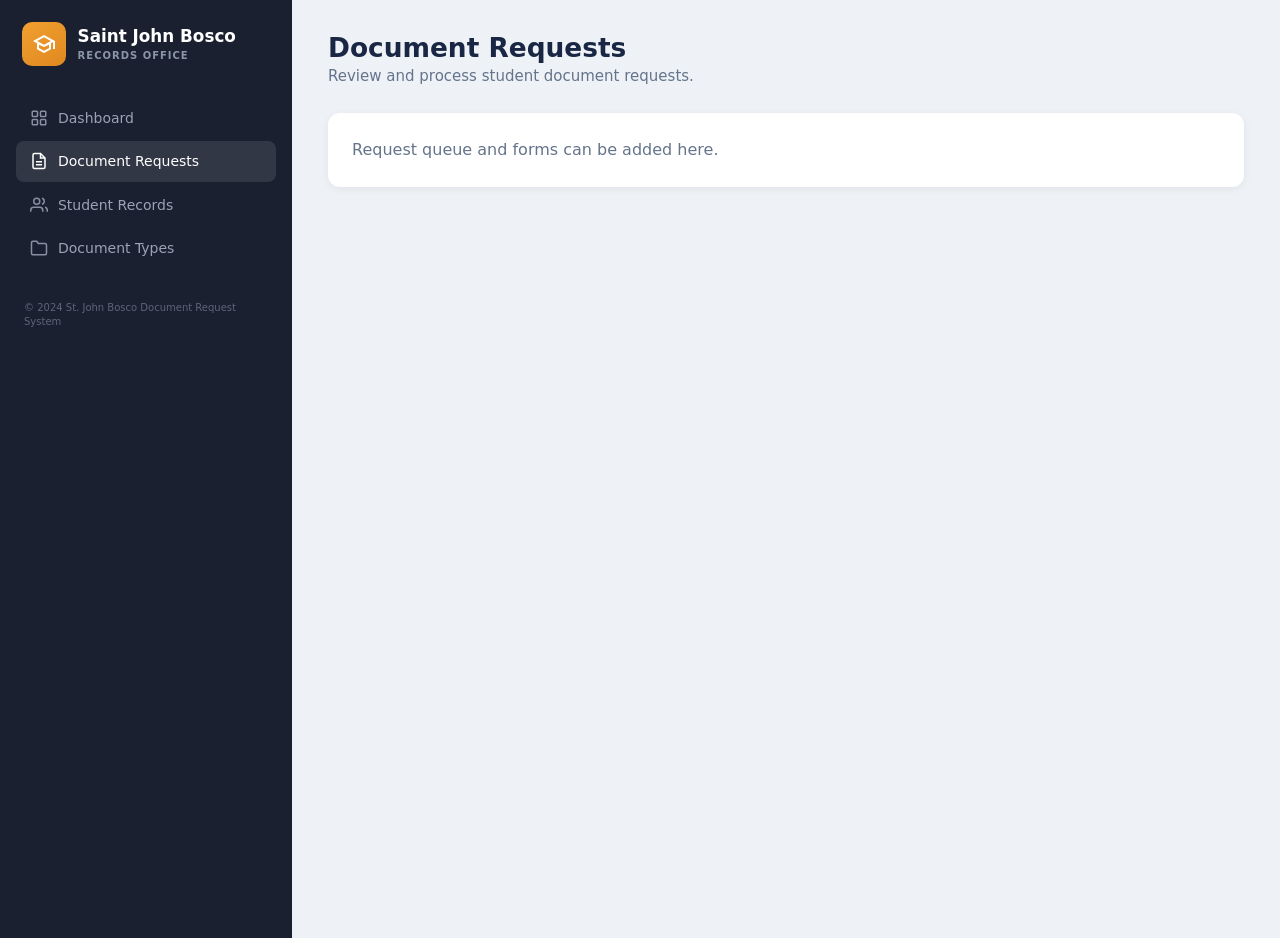
==== document-request.html @ 3732a853 "Add files via upload" ====
<!DOCTYPE html>
<html lang="en">
<head>
  <meta charset="UTF-8">
  <meta name="viewport" content="width=device-width, initial-scale=1.0">
  <title>Document Requests — Saint John Bosco</title>
  <link rel="stylesheet" href="dashboard.css">
</head>
<body class="dashboard-body">
  <aside class="sidebar">
    <a href="dashboard.html" class="sidebar-brand" aria-label="Saint John Bosco home">
      <span class="sidebar-brand__icon">
        <svg viewBox="0 0 24 24" fill="currentColor" aria-hidden="true">
          <path d="M12 3L1 9l4 2.18v6L12 21l7-3.82v-6l2-1.09V17h2V9L12 3zm6.82 6L12 12.72 5.18 9 12 5.28 18.82 9zM17 15.99l-5 2.73-5-2.73v-3.36L12 15l5-2.37v3.36z"/>
        </svg>
      </span>
      <span>
        <span class="sidebar-brand__title">Saint John Bosco</span>
        <span class="sidebar-brand__subtitle">RECORDS OFFICE</span>
      </span>
    </a>

    <nav aria-label="Main navigation">
      <ul class="sidebar-nav">
        <li>
          <a class="sidebar-nav__link" href="dashboard.html">
            <svg viewBox="0 0 24 24" fill="none" stroke="currentColor" stroke-width="2" aria-hidden="true">
              <rect x="3" y="3" width="7" height="7" rx="1"/><rect x="14" y="3" width="7" height="7" rx="1"/>
              <rect x="3" y="14" width="7" height="7" rx="1"/><rect x="14" y="14" width="7" height="7" rx="1"/>
            </svg>
            Dashboard
          </a>
        </li>
        <li>
          <a class="sidebar-nav__link sidebar-nav__link--active" href="document-request.html">
            <svg viewBox="0 0 24 24" fill="none" stroke="currentColor" stroke-width="2" aria-hidden="true">
              <path d="M14 2H6a2 2 0 0 0-2 2v16a2 2 0 0 0 2 2h12a2 2 0 0 0 2-2V8z"/>
              <polyline points="14 2 14 8 20 8"/><line x1="16" y1="13" x2="8" y2="13"/><line x1="16" y1="17" x2="8" y2="17"/>
            </svg>
            Document Requests
          </a>
        </li>
        <li>
          <a class="sidebar-nav__link" href="student-records.html">
            <svg viewBox="0 0 24 24" fill="none" stroke="currentColor" stroke-width="2" aria-hidden="true">
              <path d="M17 21v-2a4 4 0 0 0-4-4H5a4 4 0 0 0-4 4v2"/><circle cx="9" cy="7" r="4"/>
              <path d="M23 21v-2a4 4 0 0 0-3-3.87"/><path d="M16 3.13a4 4 0 0 1 0 7.75"/>
            </svg>
            Student Records
          </a>
        </li>
        <li>
          <a class="sidebar-nav__link" href="document-types.html">
            <svg viewBox="0 0 24 24" fill="none" stroke="currentColor" stroke-width="2" aria-hidden="true">
              <path d="M22 19a2 2 0 0 1-2 2H4a2 2 0 0 1-2-2V5a2 2 0 0 1 2-2h5l2 3h9a2 2 0 0 1 2 2z"/>
            </svg>
            Document Types
          </a>
        </li>
      </ul>
    </nav>

    <p class="sidebar-footer">© 2024 St. John Bosco Document Request System</p>
  </aside>

  <div class="dashboard-shell">
    <main class="dashboard-main">
      <div class="dashboard-main__inner">
        <h1 class="dashboard-main__heading">Document Requests</h1>
        <p class="dashboard-main__lead">Review and process student document requests.</p>
        <section class="dashboard-panel">
          <p>Request queue and forms can be added here.</p>
        </section>
      </div>
    </main>
  </div>
</body>
</html>
---- dashboard.css ----
.visually-hidden {
  position: absolute;
  width: 1px;
  height: 1px;
  padding: 0;
  margin: -1px;
  overflow: hidden;
  clip: rect(0, 0, 0, 0);
  white-space: nowrap;
  border: 0;
}

.dashboard-body {
  margin: 0;
  min-height: 100vh;
  display: flex;
  font-family: system-ui, -apple-system, "Segoe UI", Roboto, Helvetica, Arial, sans-serif;
  background-color: #eef1f6;
  color: #1e293b;
}

.dashboard-shell {
  flex: 1;
  display: flex;
  flex-direction: column;
  min-width: 0;
  min-height: 100vh;
}

/* —— Sidebar —— */
.sidebar {
  width: 260px;
  flex-shrink: 0;
  display: flex;
  flex-direction: column;
  min-height: 100vh;
  padding: 1.35rem 1rem 1rem;
  background-color: #1a2030;
  position: sticky;
  top: 0;
  align-self: flex-start;
}

.sidebar-brand {
  display: flex;
  align-items: center;
  gap: 0.75rem;
  margin-bottom: 2rem;
  padding: 0 0.35rem;
  text-decoration: none;
  color: inherit;
}

.sidebar-brand__icon {
  display: flex;
  align-items: center;
  justify-content: center;
  width: 44px;
  height: 44px;
  flex-shrink: 0;
  background: linear-gradient(145deg, #f0a030 0%, #e08820 100%);
  border-radius: 10px;
  color: #ffffff;
}

.sidebar-brand__icon svg {
  width: 24px;
  height: 24px;
}

.sidebar-brand__title {
  display: block;
  font-size: 1.05rem;
  font-weight: 700;
  color: #ffffff;
  line-height: 1.25;
}

.sidebar-brand__subtitle {
  display: block;
  margin-top: 0.15rem;
  font-size: 0.625rem;
  font-weight: 600;
  letter-spacing: 0.1em;
  color: #8b95a8;
}

.sidebar-nav {
  display: flex;
  flex-direction: column;
  gap: 0.2rem;
  margin: 0;
  padding: 0;
  list-style: none;
  flex: 1;
}

.sidebar-nav__link {
  display: flex;
  align-items: center;
  gap: 0.65rem;
  padding: 0.7rem 0.85rem;
  font-size: 0.875rem;
  font-weight: 500;
  color: #9aa3b5;
  text-decoration: none;
  border-radius: 8px;
  transition: background-color 0.15s ease, color 0.15s ease;
}

.sidebar-nav__link svg {
  width: 18px;
  height: 18px;
  flex-shrink: 0;
  opacity: 0.85;
}

.sidebar-nav__link:hover {
  background-color: rgba(255, 255, 255, 0.06);
  color: #e2e8f0;
}

.sidebar-nav__link--active {
  background-color: rgba(255, 255, 255, 0.1);
  color: #ffffff;
}

.sidebar-nav__link--active svg {
  opacity: 1;
}

.sidebar-footer {
  margin: 2rem 0 0;
  padding: 0 0.5rem;
  font-size: 0.625rem;
  line-height: 1.45;
  color: #5c6578;
}

/* —— Main —— */
.dashboard-main {
  flex: 1;
  padding: 2rem 2.25rem 2.5rem;
  background-color: #eef1f6;
}

.dashboard-main__inner {
  width: 100%;
  max-width: 1180px;
  margin: 0 auto;
}

.dashboard-main__heading {
  margin: 0 0 0.25rem;
  font-size: 1.65rem;
  font-weight: 700;
  color: #1a2744;
}

.dashboard-main__lead {
  margin: 0 0 1.75rem;
  font-size: 0.9375rem;
  color: #64748b;
}

/* —— Stat cards —— */
.stat-cards {
  display: grid;
  grid-template-columns: repeat(4, 1fr);
  gap: 1rem;
  margin-bottom: 1.5rem;
}

.stat-card {
  display: flex;
  align-items: flex-start;
  justify-content: space-between;
  gap: 0.75rem;
  padding: 1.25rem 1.15rem;
  background: #ffffff;
  border-radius: 12px;
  box-shadow: 0 2px 8px rgba(15, 23, 42, 0.06);
}

.stat-card__label {
  margin: 0;
  font-size: 0.8125rem;
  font-weight: 500;
  color: #64748b;
}

.stat-card__value {
  margin: 0.35rem 0 0.2rem;
  font-size: 1.75rem;
  font-weight: 700;
  color: #1e293b;
  line-height: 1;
}

.stat-card__hint {
  margin: 0;
  font-size: 0.75rem;
  color: #94a3b8;
}

.stat-card__icon {
  display: flex;
  align-items: center;
  justify-content: center;
  width: 44px;
  height: 44px;
  flex-shrink: 0;
  border-radius: 10px;
}

.stat-card__icon svg {
  width: 22px;
  height: 22px;
}

.stat-card__icon--pending {
  background-color: #fef3c7;
  color: #d97706;
}

.stat-card__icon--processing {
  background-color: #dbeafe;
  color: #2563eb;
}

.stat-card__icon--ready {
  background-color: #d1fae5;
  color: #059669;
}

.stat-card__icon--total {
  background-color: #e2e8f0;
  color: #1e293b;
}

/* —— Two-column dashboard —— */
.dashboard-grid {
  display: grid;
  grid-template-columns: 1.65fr 1fr;
  gap: 1.25rem;
  align-items: start;
}

.card {
  background: #ffffff;
  border-radius: 12px;
  box-shadow: 0 2px 8px rgba(15, 23, 42, 0.06);
}

.card__header {
  display: flex;
  align-items: center;
  justify-content: space-between;
  padding: 1.15rem 1.35rem;
  border-bottom: 1px solid #f1f5f9;
}

.card__title {
  margin: 0;
  font-size: 1rem;
  font-weight: 600;
  color: #1e293b;
}

.card__link {
  font-size: 0.8125rem;
  font-weight: 500;
  color: #64748b;
  text-decoration: none;
}

.card__link:hover {
  color: #2563eb;
}

.request-list {
  margin: 0;
  padding: 0;
  list-style: none;
}

.request-list__item {
  display: flex;
  align-items: center;
  justify-content: space-between;
  gap: 1rem;
  padding: 1rem 1.35rem;
  border-bottom: 1px solid #f1f5f9;
}

.request-list__item:last-child {
  border-bottom: none;
}

.request-list__name {
  margin: 0;
  font-size: 0.9375rem;
  font-weight: 600;
  color: #1e293b;
}

.request-list__meta {
  margin: 0.25rem 0 0;
  font-size: 0.8125rem;
  color: #94a3b8;
}

.badge {
  flex-shrink: 0;
  padding: 0.3rem 0.65rem;
  font-size: 0.6875rem;
  font-weight: 600;
  border-radius: 999px;
  white-space: nowrap;
}

.badge--pending {
  background-color: #fef3c7;
  color: #b45309;
}

.badge--processing {
  background-color: #dbeafe;
  color: #1d4ed8;
}

.badge--ready {
  background-color: #d1fae5;
  color: #047857;
}

.badge--released {
  background-color: #ede9fe;
  color: #6d28d9;
}

.dashboard-aside {
  display: flex;
  flex-direction: column;
  gap: 1.25rem;
}

.cta-card {
  padding: 1.35rem 1.35rem 1.5rem;
  background: linear-gradient(160deg, #1a2744 0%, #151d30 100%);
  border-radius: 12px;
  box-shadow: 0 4px 14px rgba(15, 23, 42, 0.15);
}

.cta-card__title {
  margin: 0 0 0.65rem;
  font-size: 1.05rem;
  font-weight: 700;
  color: #fbbf24;
}

.cta-card__text {
  margin: 0 0 1rem;
  font-size: 0.8125rem;
  line-height: 1.55;
  color: #cbd5e1;
}

.cta-card__link {
  font-size: 0.8125rem;
  font-weight: 600;
  color: #fbbf24;
  text-decoration: none;
}

.cta-card__link:hover {
  text-decoration: underline;
}

.summary-list {
  margin: 0;
  padding: 0.5rem 0;
  list-style: none;
}

.summary-list__item {
  display: flex;
  align-items: center;
  justify-content: space-between;
  padding: 0.65rem 1.35rem;
  font-size: 0.875rem;
  color: #475569;
}

.summary-list__left {
  display: flex;
  align-items: center;
  gap: 0.55rem;
}

.summary-dot {
  width: 8px;
  height: 8px;
  border-radius: 50%;
  flex-shrink: 0;
}

.summary-dot--pending { background-color: #f59e0b; }
.summary-dot--processing { background-color: #3b82f6; }
.summary-dot--ready { background-color: #10b981; }
.summary-dot--total { background-color: #1e293b; }

.summary-list__count {
  font-weight: 600;
  color: #1e293b;
}

.dashboard-panel {
  padding: 1.5rem;
  background: #ffffff;
  border-radius: 12px;
  box-shadow: 0 2px 8px rgba(15, 23, 42, 0.06);
}

.dashboard-panel p {
  margin: 0;
  color: #64748b;
  line-height: 1.6;
}

@media (max-width: 1024px) {
  .stat-cards {
    grid-template-columns: repeat(2, 1fr);
  }

  .dashboard-grid {
    grid-template-columns: 1fr;
  }
}

@media (max-width: 640px) {
  .sidebar {
    width: 220px;
    padding: 1rem 0.65rem;
  }

  .dashboard-main {
    padding: 1.25rem 1rem 2rem;
  }

  .stat-cards {
    grid-template-columns: 1fr;
  }
}
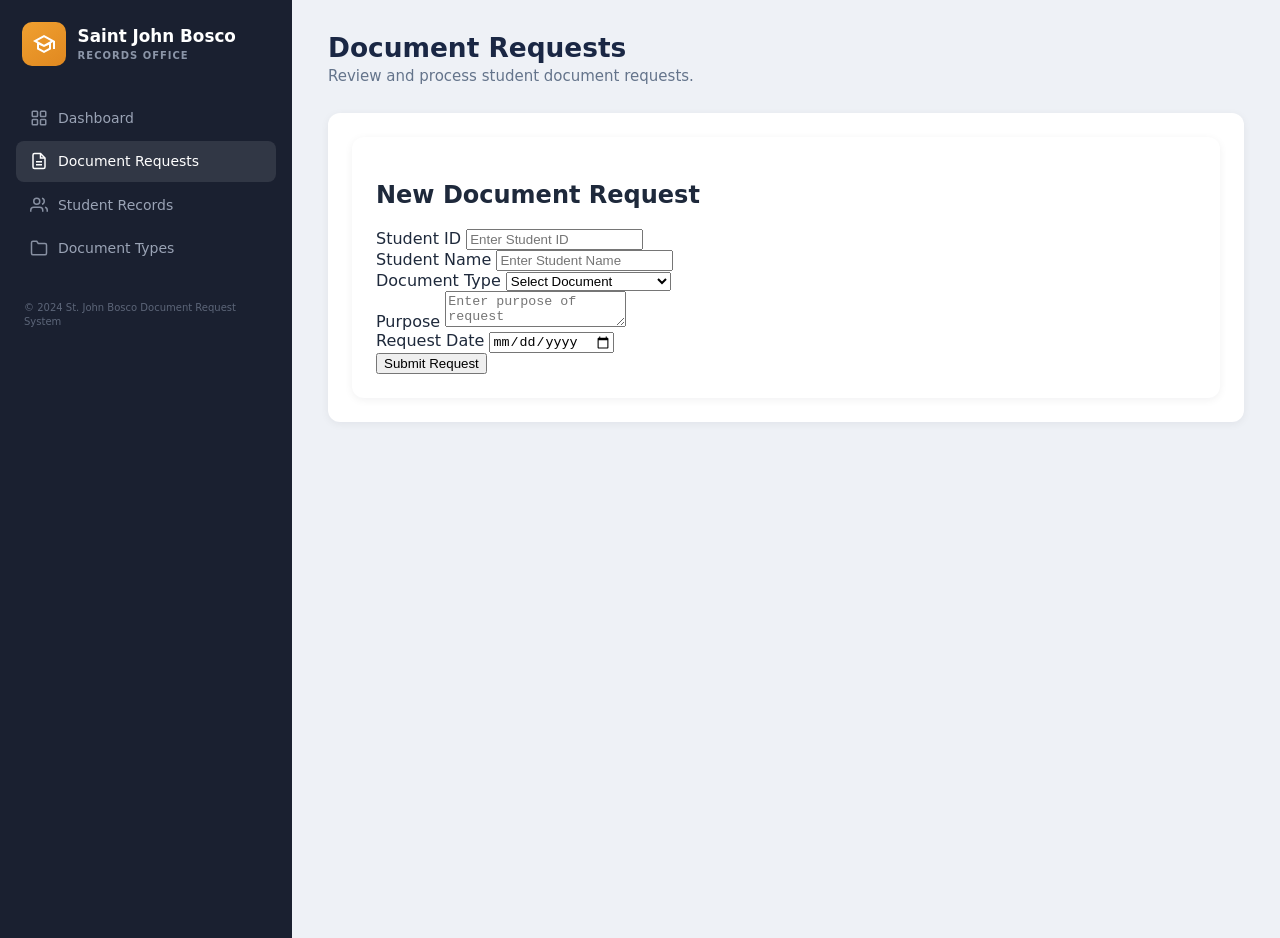
==== commit 03127d19: "Add files via upload" ====
--- a/document-request.html
+++ b/document-request.html
@@ -69,7 +69,48 @@
         <h1 class="dashboard-main__heading">Document Requests</h1>
         <p class="dashboard-main__lead">Review and process student document requests.</p>
         <section class="dashboard-panel">
-          <p>Request queue and forms can be added here.</p>
+          <section class="dashboard-panel">
+            <h2>New Document Request</h2>
+          
+            <form class="request-form">
+          
+              <div class="form-group">
+                <label for="student-id">Student ID</label>
+                <input type="text" id="student-id" name="student-id" placeholder="Enter Student ID">
+              </div>
+          
+              <div class="form-group">
+                <label for="student-name">Student Name</label>
+                <input type="text" id="student-name" name="student-name" placeholder="Enter Student Name">
+              </div>
+          
+              <div class="form-group">
+                <label for="document-type">Document Type</label>
+                <select id="document-type" name="document-type">
+                  <option value="">Select Document</option>
+                  <option value="tor">Transcript of Records</option>
+                  <option value="coe">Certificate of Enrollment</option>
+                  <option value="good-moral">Good Moral Certificate</option>
+                  <option value="certification">Other Certification</option>
+                </select>
+              </div>
+          
+              <div class="form-group">
+                <label for="purpose">Purpose</label>
+                <textarea id="purpose" name="purpose" placeholder="Enter purpose of request"></textarea>
+              </div>
+          
+              <div class="form-group">
+                <label for="request-date">Request Date</label>
+                <input type="date" id="request-date" name="request-date">
+              </div>
+          
+              <button type="submit" class="request-button">
+                Submit Request
+              </button>
+          
+            </form>
+          </section>
         </section>
       </div>
     </main>
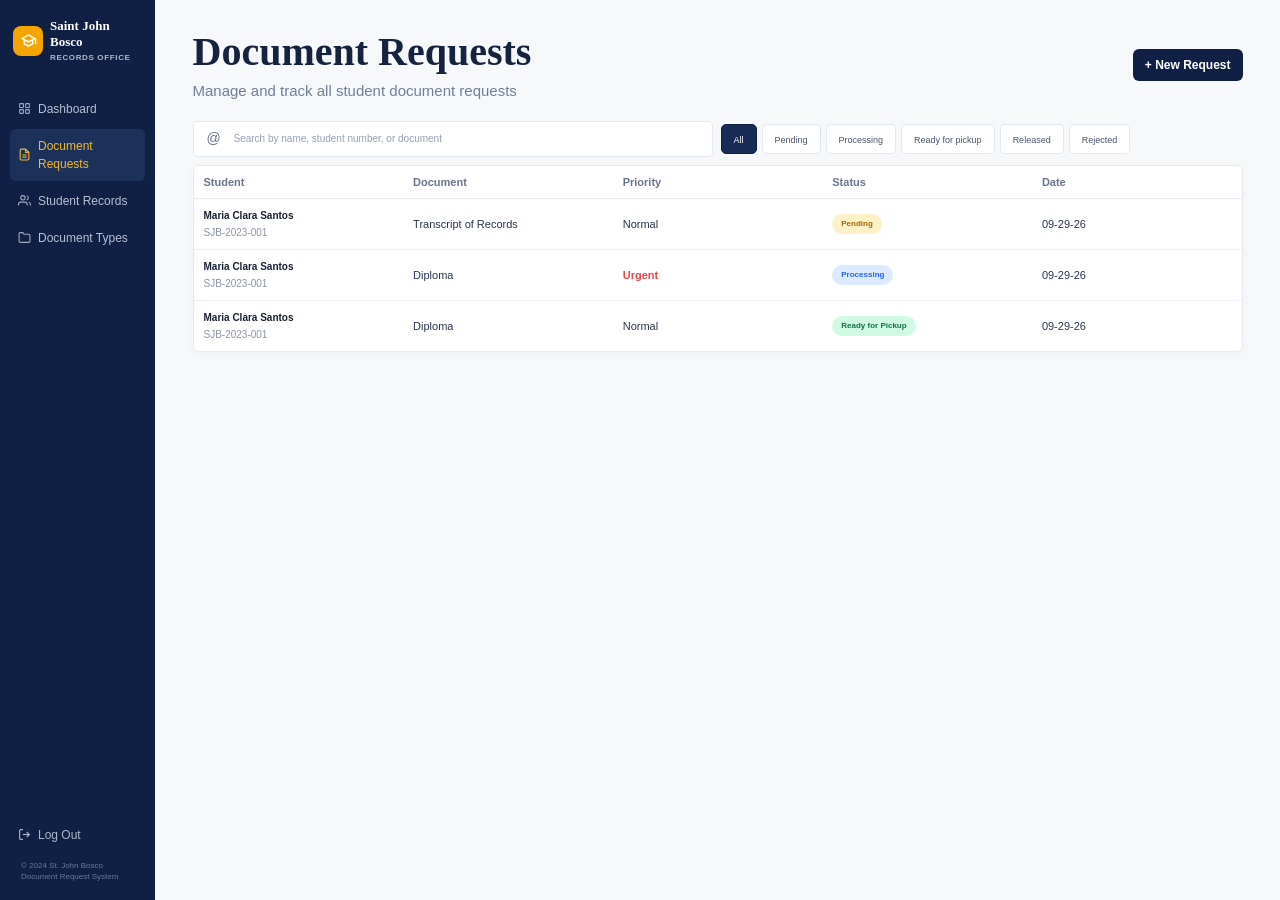
==== commit e58ce4fe: "Add files via upload" ====
--- a/document-request.html
+++ b/document-request.html
@@ -3,117 +3,443 @@
 <head>
   <meta charset="UTF-8">
   <meta name="viewport" content="width=device-width, initial-scale=1.0">
+
   <title>Document Requests — Saint John Bosco</title>
+
+  <!-- Bootstrap -->
+  <link
+    href="https://cdn.jsdelivr.net/npm/bootstrap@5.3.8/dist/css/bootstrap.min.css"
+    rel="stylesheet"
+  >
+
+  <!-- Custom Dashboard CSS -->
   <link rel="stylesheet" href="dashboard.css">
 </head>
+
 <body class="dashboard-body">
+
+  <!-- ================= SIDEBAR ================= -->
+
   <aside class="sidebar">
-    <a href="dashboard.html" class="sidebar-brand" aria-label="Saint John Bosco home">
+
+    <a href="dashboard.html" class="sidebar-brand">
+
       <span class="sidebar-brand__icon">
-        <svg viewBox="0 0 24 24" fill="currentColor" aria-hidden="true">
+        <svg viewBox="0 0 24 24" fill="currentColor">
           <path d="M12 3L1 9l4 2.18v6L12 21l7-3.82v-6l2-1.09V17h2V9L12 3zm6.82 6L12 12.72 5.18 9 12 5.28 18.82 9zM17 15.99l-5 2.73-5-2.73v-3.36L12 15l5-2.37v3.36z"/>
         </svg>
       </span>
+
       <span>
-        <span class="sidebar-brand__title">Saint John Bosco</span>
-        <span class="sidebar-brand__subtitle">RECORDS OFFICE</span>
+        <span class="sidebar-brand__title">
+          Saint John Bosco
+        </span>
+
+        <span class="sidebar-brand__subtitle">
+          RECORDS OFFICE
+        </span>
       </span>
+
     </a>
 
-    <nav aria-label="Main navigation">
+
+    <nav>
+
       <ul class="sidebar-nav">
+
+        <!-- Dashboard -->
+
         <li>
           <a class="sidebar-nav__link" href="dashboard.html">
-            <svg viewBox="0 0 24 24" fill="none" stroke="currentColor" stroke-width="2" aria-hidden="true">
-              <rect x="3" y="3" width="7" height="7" rx="1"/><rect x="14" y="3" width="7" height="7" rx="1"/>
-              <rect x="3" y="14" width="7" height="7" rx="1"/><rect x="14" y="14" width="7" height="7" rx="1"/>
+
+            <svg viewBox="0 0 24 24"
+                 fill="none"
+                 stroke="currentColor"
+                 stroke-width="2">
+
+              <rect x="3" y="3" width="7" height="7" rx="1"/>
+              <rect x="14" y="3" width="7" height="7" rx="1"/>
+              <rect x="3" y="14" width="7" height="7" rx="1"/>
+              <rect x="14" y="14" width="7" height="7" rx="1"/>
+
             </svg>
+
             Dashboard
+
           </a>
         </li>
+
+
+        <!-- Document Requests -->
+
         <li>
-          <a class="sidebar-nav__link sidebar-nav__link--active" href="document-request.html">
-            <svg viewBox="0 0 24 24" fill="none" stroke="currentColor" stroke-width="2" aria-hidden="true">
+          <a
+            class="sidebar-nav__link sidebar-nav__link--active"
+            href="document-request.html"
+          >
+
+            <svg viewBox="0 0 24 24"
+                 fill="none"
+                 stroke="currentColor"
+                 stroke-width="2">
+
               <path d="M14 2H6a2 2 0 0 0-2 2v16a2 2 0 0 0 2 2h12a2 2 0 0 0 2-2V8z"/>
-              <polyline points="14 2 14 8 20 8"/><line x1="16" y1="13" x2="8" y2="13"/><line x1="16" y1="17" x2="8" y2="17"/>
+
+              <polyline points="14 2 14 8 20 8"/>
+
+              <line x1="16" y1="13" x2="8" y2="13"/>
+              <line x1="16" y1="17" x2="8" y2="17"/>
+
             </svg>
+
             Document Requests
+
           </a>
         </li>
+
+
+        <!-- Student Records -->
+
         <li>
           <a class="sidebar-nav__link" href="student-records.html">
-            <svg viewBox="0 0 24 24" fill="none" stroke="currentColor" stroke-width="2" aria-hidden="true">
-              <path d="M17 21v-2a4 4 0 0 0-4-4H5a4 4 0 0 0-4 4v2"/><circle cx="9" cy="7" r="4"/>
-              <path d="M23 21v-2a4 4 0 0 0-3-3.87"/><path d="M16 3.13a4 4 0 0 1 0 7.75"/>
+
+            <svg viewBox="0 0 24 24"
+                 fill="none"
+                 stroke="currentColor"
+                 stroke-width="2">
+
+              <path d="M17 21v-2a4 4 0 0 0-4-4H5a4 4 0 0 0-4 4v2"/>
+
+              <circle cx="9" cy="7" r="4"/>
+
+              <path d="M23 21v-2a4 4 0 0 0-3-3.87"/>
+              <path d="M16 3.13a4 4 0 0 1 0 7.75"/>
+
             </svg>
+
             Student Records
+
           </a>
         </li>
+
+
+        <!-- Document Types -->
+
         <li>
           <a class="sidebar-nav__link" href="document-types.html">
-            <svg viewBox="0 0 24 24" fill="none" stroke="currentColor" stroke-width="2" aria-hidden="true">
+
+            <svg viewBox="0 0 24 24"
+                 fill="none"
+                 stroke="currentColor"
+                 stroke-width="2">
+
               <path d="M22 19a2 2 0 0 1-2 2H4a2 2 0 0 1-2-2V5a2 2 0 0 1 2-2h5l2 3h9a2 2 0 0 1 2 2z"/>
+
             </svg>
+
             Document Types
+
           </a>
         </li>
+
       </ul>
+
     </nav>
 
-    <p class="sidebar-footer">© 2024 St. John Bosco Document Request System</p>
+
+    <!-- Logout -->
+
+    <a href="index.html" class="sidebar-logout">
+
+      <svg viewBox="0 0 24 24"
+           fill="none"
+           stroke="currentColor"
+           stroke-width="2">
+
+        <path d="M9 21H5a2 2 0 0 1-2-2V5a2 2 0 0 1 2-2h4"/>
+
+        <polyline points="16 17 21 12 16 7"/>
+        <line x1="21" y1="12" x2="9" y2="12"/>
+
+      </svg>
+
+      Log Out
+
+    </a>
+
+
+    <p class="sidebar-footer">
+      © 2024 St. John Bosco Document Request System
+    </p>
+
   </aside>
 
+
+  <!-- ================= MAIN ================= -->
+
   <div class="dashboard-shell">
+
     <main class="dashboard-main">
+
       <div class="dashboard-main__inner">
-        <h1 class="dashboard-main__heading">Document Requests</h1>
-        <p class="dashboard-main__lead">Review and process student document requests.</p>
-        <section class="dashboard-panel">
-          <section class="dashboard-panel">
-            <h2>New Document Request</h2>
-          
-            <form class="request-form">
-          
-              <div class="form-group">
-                <label for="student-id">Student ID</label>
-                <input type="text" id="student-id" name="student-id" placeholder="Enter Student ID">
-              </div>
-          
-              <div class="form-group">
-                <label for="student-name">Student Name</label>
-                <input type="text" id="student-name" name="student-name" placeholder="Enter Student Name">
-              </div>
-          
-              <div class="form-group">
-                <label for="document-type">Document Type</label>
-                <select id="document-type" name="document-type">
-                  <option value="">Select Document</option>
-                  <option value="tor">Transcript of Records</option>
-                  <option value="coe">Certificate of Enrollment</option>
-                  <option value="good-moral">Good Moral Certificate</option>
-                  <option value="certification">Other Certification</option>
-                </select>
-              </div>
-          
-              <div class="form-group">
-                <label for="purpose">Purpose</label>
-                <textarea id="purpose" name="purpose" placeholder="Enter purpose of request"></textarea>
-              </div>
-          
-              <div class="form-group">
-                <label for="request-date">Request Date</label>
-                <input type="date" id="request-date" name="request-date">
-              </div>
-          
-              <button type="submit" class="request-button">
-                Submit Request
-              </button>
-          
-            </form>
-          </section>
-        </section>
+
+
+        <!-- HEADER -->
+
+        <div class="request-page-header">
+
+          <div>
+
+            <h1 class="dashboard-main__heading">
+              Document Requests
+            </h1>
+
+            <p class="dashboard-main__lead">
+              Manage and track all student document requests
+            </p>
+
+          </div>
+
+
+          <button
+            type="button"
+            class="btn btn-primary new-request-btn"
+          >
+
+            + New Request
+
+          </button>
+
+        </div>
+
+
+        <!-- SEARCH + FILTER -->
+
+        <div class="request-toolbar">
+
+          <div class="search-box">
+
+            <span class="search-icon">
+              @
+            </span>
+
+            <input
+              type="text"
+              placeholder="Search by name, student number, or document"
+            >
+
+          </div>
+
+
+          <div class="filter-buttons">
+
+            <button class="filter-btn active">
+              All
+            </button>
+
+            <button class="filter-btn">
+              Pending
+            </button>
+
+            <button class="filter-btn">
+              Processing
+            </button>
+
+            <button class="filter-btn">
+              Ready for pickup
+            </button>
+
+            <button class="filter-btn">
+              Released
+            </button>
+
+            <button class="filter-btn">
+              Rejected
+            </button>
+
+          </div>
+
+        </div>
+
+
+        <!-- REQUEST TABLE -->
+
+        <div class="request-table-card">
+
+          <div class="table-responsive">
+
+            <table class="table request-table">
+
+              <thead>
+
+                <tr>
+
+                  <th>Student</th>
+
+                  <th>Document</th>
+
+                  <th>Priority</th>
+
+                  <th>Status</th>
+
+                  <th>Date</th>
+
+                </tr>
+
+              </thead>
+
+
+              <tbody>
+
+
+                <!-- REQUEST 1 -->
+
+                <tr>
+
+                  <td>
+
+                    <strong>
+                      Maria Clara Santos
+                    </strong>
+
+                    <span class="student-number">
+                      SJB-2023-001
+                    </span>
+
+                  </td>
+
+
+                  <td>
+                    Transcript of Records
+                  </td>
+
+
+                  <td>
+                    Normal
+                  </td>
+
+
+                  <td>
+
+                    <span class="status-badge status-pending">
+                      Pending
+                    </span>
+
+                  </td>
+
+
+                  <td>
+                    09-29-26
+                  </td>
+
+                </tr>
+
+
+                <!-- REQUEST 2 -->
+
+                <tr>
+
+                  <td>
+
+                    <strong>
+                      Maria Clara Santos
+                    </strong>
+
+                    <span class="student-number">
+                      SJB-2023-001
+                    </span>
+
+                  </td>
+
+
+                  <td>
+                    Diploma
+                  </td>
+
+
+                  <td class="urgent">
+                    Urgent
+                  </td>
+
+
+                  <td>
+
+                    <span class="status-badge status-processing">
+                      Processing
+                    </span>
+
+                  </td>
+
+
+                  <td>
+                    09-29-26
+                  </td>
+
+                </tr>
+
+
+                <!-- REQUEST 3 -->
+
+                <tr>
+
+                  <td>
+
+                    <strong>
+                      Maria Clara Santos
+                    </strong>
+
+                    <span class="student-number">
+                      SJB-2023-001
+                    </span>
+
+                  </td>
+
+
+                  <td>
+                    Diploma
+                  </td>
+
+
+                  <td>
+                    Normal
+                  </td>
+
+
+                  <td>
+
+                    <span class="status-badge status-ready">
+                      Ready for Pickup
+                    </span>
+
+                  </td>
+
+
+                  <td>
+                    09-29-26
+                  </td>
+
+                </tr>
+
+
+              </tbody>
+
+            </table>
+
+          </div>
+
+        </div>
+
+
       </div>
+
     </main>
+
   </div>
+
+
+  <script
+    src="https://cdn.jsdelivr.net/npm/bootstrap@5.3.8/dist/js/bootstrap.bundle.min.js">
+  </script>
+
 </body>
-</html>
+</html>
--- a/dashboard.css
+++ b/dashboard.css
@@ -55,17 +55,17 @@
   display: flex;
   align-items: center;
   justify-content: center;
-  width: 44px;
-  height: 44px;
+  width: 36px;
+  height: 36px;
   flex-shrink: 0;
   background: linear-gradient(145deg, #f0a030 0%, #e08820 100%);
-  border-radius: 10px;
+  border-radius: 8px;
   color: #ffffff;
 }
 
 .sidebar-brand__icon svg {
-  width: 24px;
-  height: 24px;
+  width: 20px;
+  height: 20px;
 }
 
 .sidebar-brand__title {
@@ -109,8 +109,8 @@
 }
 
 .sidebar-nav__link svg {
-  width: 18px;
-  height: 18px;
+  width: 16px;
+  height: 16px;
   flex-shrink: 0;
   opacity: 0.85;
 }
@@ -452,3 +452,996 @@
     grid-template-columns: 1fr;
   }
 }
+/* STUDENT DOCUMENT REQUEST FORM */
+
+.request-form {
+  display: flex;
+  flex-direction: column;
+  gap: 20px;
+  margin-top: 20px;
+}
+
+.request-form .form-group {
+  display: flex;
+  flex-direction: column;
+  gap: 8px;
+}
+
+.request-form label {
+  font-size: 14px;
+  font-weight: 600;
+  color: #1f2937;
+}
+
+.request-form input,
+.request-form select,
+.request-form textarea {
+  width: 100%;
+  box-sizing: border-box;
+  padding: 12px 14px;
+  border: 1px solid #d1d5db;
+  border-radius: 8px;
+  font-size: 14px;
+  font-family: inherit;
+  background: #ffffff;
+  outline: none;
+}
+
+.request-form input:focus,
+.request-form select:focus,
+.request-form textarea:focus {
+  border-color: #2563eb;
+  box-shadow: 0 0 0 3px rgba(37, 99, 235, 0.1);
+}
+
+.request-form textarea {
+  min-height: 120px;
+  resize: vertical;
+}
+
+.request-button {
+  width: fit-content;
+  padding: 12px 24px;
+  border: none;
+  border-radius: 8px;
+  background: #2563eb;
+  color: white;
+  font-size: 14px;
+  font-weight: 600;
+  cursor: pointer;
+}
+
+.request-button:hover {
+  background: #1d4ed8;
+}
+
+.dashboard-panel h2 {
+  margin-top: 0;
+  margin-bottom: 8px;
+  font-size: 20px;
+  color: #111827;
+}
+
+/* ================================
+   REQUEST HISTORY
+   ================================ */
+
+   .request-history {
+    margin-top: 32px;
+    padding-top: 24px;
+    border-top: 1px solid #e5e7eb;
+  }
+  
+  .request-history h2 {
+    margin: 0 0 16px;
+    font-size: 18px;
+    font-weight: 700;
+    color: #1a2744;
+  }
+  
+  .request-history__item {
+    display: flex;
+    align-items: center;
+    justify-content: space-between;
+    gap: 20px;
+    padding: 16px;
+    margin-bottom: 12px;
+    background: #f8fafc;
+    border: 1px solid #e5e7eb;
+    border-radius: 10px;
+  }
+  
+  .request-history__item h3 {
+    margin: 0;
+    font-size: 14px;
+    font-weight: 600;
+    color: #1e293b;
+  }
+  
+  .request-history__item p {
+    margin: 5px 0 0;
+    font-size: 12px;
+    color: #64748b;
+  }
+  
+  /* Request Status */
+  
+  .badge {
+    display: inline-block;
+    padding: 6px 12px;
+    border-radius: 999px;
+    font-size: 11px;
+    font-weight: 600;
+    white-space: nowrap;
+  }
+  
+  .badge--pending {
+    background-color: #fef3c7;
+    color: #b45309;
+  }
+  
+  .badge--ready {
+    background-color: #d1fae5;
+    color: #047857;
+  }
+
+  .request-message {
+    margin-top: 15px;
+    font-size: 14px;
+    font-weight: 600;
+  }
+  
+  .request-message.success {
+    color: #047857;
+  }
+  /* =====================================================
+   SAINT JOHN BOSCO - DOCUMENT REQUEST PAGE
+   REFERENCE DESIGN
+   ===================================================== */
+
+.dashboard-body {
+  margin: 0;
+  min-height: 100vh;
+  display: flex;
+  font-family: Arial, Helvetica, sans-serif;
+  background: #f7f8fa;
+  color: #17233f;
+}
+
+
+/* ================= SIDEBAR ================= */
+
+.sidebar {
+  width: 155px;
+  min-height: 100vh;
+  flex-shrink: 0;
+  display: flex;
+  flex-direction: column;
+
+  padding: 18px 10px;
+
+  background: #102044;
+  color: white;
+
+  box-sizing: border-box;
+}
+
+
+/* SCHOOL BRAND */
+
+.sidebar-brand {
+  display: flex;
+  align-items: center;
+  gap: 7px;
+
+  margin-bottom: 28px;
+  padding: 0 3px;
+
+  text-decoration: none;
+  color: white;
+}
+
+.sidebar-brand__icon {
+  width: 30px;
+  height: 30px;
+
+  display: flex;
+  align-items: center;
+  justify-content: center;
+
+  flex-shrink: 0;
+
+  background: #f5a400;
+  border-radius: 8px;
+}
+
+.sidebar-brand__icon svg {
+  width: 17px;
+  height: 17px;
+}
+
+.sidebar-brand__title {
+  display: block;
+
+  font-family: Georgia, serif;
+  font-size: 9px;
+  font-weight: 700;
+
+  color: white;
+}
+
+.sidebar-brand__subtitle {
+  display: block;
+
+  margin-top: 1px;
+
+  font-size: 5px;
+  letter-spacing: .08em;
+
+  color: #aeb8ca;
+}
+
+
+/* ================= NAVIGATION ================= */
+
+.sidebar-nav {
+  margin: 0;
+  padding: 0;
+
+  list-style: none;
+
+  display: flex;
+  flex-direction: column;
+  gap: 3px;
+}
+
+.sidebar-nav__link {
+  display: flex;
+  align-items: center;
+  gap: 7px;
+
+  padding: 8px 8px;
+
+  border-radius: 6px;
+
+  color: #b8c1d2;
+  text-decoration: none;
+
+  font-size: 8px;
+  font-weight: 500;
+}
+
+.sidebar-nav__link svg {
+  width: 13px;
+  height: 13px;
+
+  flex-shrink: 0;
+}
+
+.sidebar-nav__link:hover {
+  background: #1c315a;
+  color: white;
+}
+
+.sidebar-nav__link--active {
+  background: #1c315a;
+  color: #f5b72f;
+}
+
+.sidebar-nav__link--active svg {
+  color: #f5b72f;
+}
+
+
+/* ================= LOGOUT ================= */
+
+.sidebar-logout {
+  display: flex;
+  align-items: center;
+  gap: 7px;
+
+  margin-top: auto;
+
+  padding: 8px;
+
+  color: #aeb8ca;
+  text-decoration: none;
+
+  font-size: 8px;
+}
+
+.sidebar-logout svg {
+  width: 13px;
+  height: 13px;
+}
+
+.sidebar-logout:hover {
+  color: white;
+}
+
+
+/* FOOTER */
+
+.sidebar-footer {
+  margin: 8px 3px 0;
+
+  font-size: 5px;
+  line-height: 1.4;
+
+  color: #697894;
+}
+
+
+/* ================= MAIN ================= */
+
+.dashboard-shell {
+  flex: 1;
+  min-width: 0;
+  min-height: 100vh;
+
+  background: #f7f8fa;
+}
+
+.dashboard-main {
+  padding: 28px 30px 40px;
+
+  background: #f7f8fa;
+}
+
+.dashboard-main__inner {
+  width: 100%;
+  max-width: 1050px;
+
+  margin: 0 auto;
+}
+
+
+/* ================= HEADER ================= */
+
+.request-page-header {
+  display: flex;
+  align-items: center;
+  justify-content: space-between;
+
+  margin-bottom: 18px;
+}
+
+.dashboard-main__heading {
+  margin: 0 0 4px;
+
+  font-family: Georgia, "Times New Roman", serif;
+
+  font-size: 25px;
+  font-weight: 700;
+
+  color: #15233f;
+}
+
+.dashboard-main__lead {
+  margin: 0;
+
+  font-size: 9px;
+
+  color: #718096;
+}
+
+
+/* ================= NEW REQUEST ================= */
+
+.new-request-btn {
+  padding: 7px 12px !important;
+
+  border: none !important;
+  border-radius: 6px !important;
+
+  background: #102044 !important;
+  color: white !important;
+
+  font-size: 8px !important;
+  font-weight: 600 !important;
+}
+
+.new-request-btn:hover {
+  background: #1c315a !important;
+}
+
+
+/* ================= SEARCH + FILTER ================= */
+
+.request-toolbar {
+  display: flex;
+  align-items: center;
+  gap: 8px;
+
+  margin-bottom: 8px;
+}
+
+
+/* SEARCH */
+
+.search-box {
+  height: 30px;
+
+  display: flex;
+  align-items: center;
+
+  flex: 1;
+
+  max-width: 500px;
+
+  background: white;
+
+  border: 1px solid #e4e8ef;
+
+  border-radius: 5px;
+
+  overflow: hidden;
+}
+
+.search-icon {
+  width: 30px;
+
+  display: flex;
+  align-items: center;
+  justify-content: center;
+
+  color: #758197;
+
+  font-size: 11px;
+}
+
+.search-box input {
+  flex: 1;
+
+  height: 100%;
+
+  border: none;
+  outline: none;
+
+  padding: 0 8px;
+
+  font-size: 8px;
+
+  color: #17233f;
+}
+
+.search-box input::placeholder {
+  color: #94a0b2;
+}
+
+
+/* FILTER BUTTONS */
+
+.filter-buttons {
+  display: flex;
+  align-items: center;
+  gap: 5px;
+}
+
+.filter-btn {
+  height: 30px;
+
+  padding: 0 9px;
+
+  border: 1px solid #e1e6ee;
+
+  border-radius: 5px;
+
+  background: white;
+
+  color: #65728a;
+
+  font-size: 7px;
+
+  cursor: pointer;
+}
+
+.filter-btn:hover {
+  background: #f1f4f9;
+}
+
+.filter-btn.active {
+  background: #102044;
+  border-color: #102044;
+
+  color: white;
+}
+
+
+/* ================= TABLE ================= */
+
+.request-table-card {
+  background: white;
+
+  border: 1px solid #e6e9ef;
+
+  border-radius: 7px;
+
+  overflow: hidden;
+
+  box-shadow: 0 2px 8px rgba(16, 32, 68, .04);
+}
+
+.request-table {
+  width: 100%;
+
+  margin: 0 !important;
+
+  table-layout: fixed;
+}
+
+.request-table thead {
+  background: #fbfcfd;
+}
+
+.request-table thead th {
+  padding: 8px 10px;
+
+  border-bottom: 1px solid #e8ebf0;
+
+  color: #68758b;
+
+  font-size: 7px;
+  font-weight: 700;
+}
+
+.request-table tbody td {
+  padding: 9px 10px;
+
+  border-bottom: 1px solid #edf0f4;
+
+  color: #26344e;
+
+  font-size: 7px;
+
+  vertical-align: middle;
+}
+
+.request-table tbody tr:last-child td {
+  border-bottom: none;
+}
+
+.request-table tbody tr:hover {
+  background: #fafcff;
+}
+
+
+/* STUDENT NAME */
+
+.request-table strong {
+  display: block;
+
+  color: #17233f;
+
+  font-size: 7.5px;
+  font-weight: 700;
+}
+
+.student-number {
+  display: block;
+
+  margin-top: 2px;
+
+  color: #8994a6;
+
+  font-size: 6px;
+}
+
+
+/* URGENT */
+
+.urgent {
+  color: #ef4444 !important;
+  font-weight: 600;
+}
+
+
+/* ================= STATUS ================= */
+
+.status-badge {
+  display: inline-flex;
+  align-items: center;
+
+  padding: 4px 7px;
+
+  border-radius: 999px;
+
+  font-size: 6px;
+  font-weight: 600;
+
+  white-space: nowrap;
+}
+
+.status-pending {
+  background: #fff0c7;
+  color: #a16b00;
+}
+
+.status-processing {
+  background: #dbeafe;
+  color: #2563eb;
+}
+
+.status-ready {
+  background: #d1fae5;
+  color: #087443;
+}
+
+.status-released {
+  background: #e2e8f0;
+  color: #475569;
+}
+
+
+/* ================= RESPONSIVE ================= */
+
+@media (max-width: 900px) {
+
+  .request-toolbar {
+    flex-direction: column;
+    align-items: stretch;
+  }
+
+  .search-box {
+    max-width: none;
+  }
+
+  .filter-buttons {
+    flex-wrap: wrap;
+  }
+
+}
+
+@media (max-width: 600px) {
+
+  .sidebar {
+    width: 130px;
+  }
+
+  .dashboard-main {
+    padding: 20px 15px;
+  }
+
+  .request-page-header {
+    flex-direction: column;
+    align-items: flex-start;
+    gap: 10px;
+  }
+
+}
+
+.dashboard-main__heading {
+  font-size: 40px;
+}
+
+.dashboard-main__lead {
+  font-size: 15px;
+}
+
+.sidebar-nav__link {
+  font-size: 12px;
+}
+
+.sidebar-brand__title {
+  font-size: 13px;
+}
+
+.sidebar-brand__subtitle {
+  font-size: 8px;
+}
+
+.sidebar-footer {
+  font-size: 8px;
+}
+
+.sidebar-logout {
+  font-size: 12px;
+}
+
+.new-request-btn {
+  font-size: 12px !important;
+}
+
+.search-box input {
+  font-size: 12px;
+}
+
+.filter-btn {
+  font-size: 11px;
+}
+
+.request-table thead th {
+  font-size: 11px;
+}
+
+.request-table tbody td {
+  font-size: 11px;
+}
+
+.request-table strong {
+    font-size: 12px;
+}
+
+.student-number {
+  font-size: 10px;
+}
+
+.status-badge {
+  font-size: 10px;
+}
+
+/* ===== STUDENT RECORDS ===== */
+
+.page-header {
+  display: flex;
+  align-items: flex-end;
+  justify-content: space-between;
+  margin-bottom: 20px;
+}
+
+.new-request-btn {
+  border: none;
+  background: #172b55;
+  color: white;
+  padding: 9px 16px;
+  border-radius: 6px;
+  font-size: 10px;
+  font-weight: 600;
+  cursor: pointer;
+}
+
+.records-toolbar {
+  display: flex;
+  align-items: center;
+  gap: 8px;
+  margin-bottom: 12px;
+}
+
+.search-box {
+  display: flex;
+  align-items: center;
+  flex: 1;
+  max-width: 520px;
+  height: 36px;
+  border: 1px solid #e2e8f0;
+  border-radius: 5px;
+  background: white;
+}
+
+.search-box span {
+  padding-left: 10px;
+  color: #64748b;
+  font-size: 14px;
+}
+
+.search-box input {
+  width: 100%;
+  border: none;
+  outline: none;
+  padding: 8px 10px;
+  font-size: 10px;
+}
+
+.filter-btn {
+  border: 1px solid #e2e8f0;
+  background: white;
+  color: #475569;
+  padding: 9px 12px;
+  border-radius: 5px;
+  font-size: 9px;
+  cursor: pointer;
+}
+
+.filter-btn.active {
+  background: #172b55;
+  color: white;
+}
+
+.records-table-card {
+  background: white;
+  border: 1px solid #e5e7eb;
+  border-radius: 7px;
+  overflow: hidden;
+}
+
+.request-table {
+  width: 100%;
+  border-collapse: collapse;
+}
+
+.request-table th {
+  padding: 11px 12px;
+  text-align: left;
+  font-size: 9px;
+  color: #475569;
+  border-bottom: 1px solid #e5e7eb;
+}
+
+.request-table td {
+  padding: 13px 12px;
+  font-size: 9px;
+  color: #334155;
+  border-bottom: 1px solid #f1f5f9;
+}
+
+.request-table strong {
+  font-size: 10px;
+  color: #172033;
+}
+
+.status-badge {
+  display: inline-block;
+  padding: 4px 9px;
+  border-radius: 999px;
+  font-size: 8px;
+  font-weight: 600;
+}
+
+.status-active {
+  background: #dbeafe;
+  color: #2563eb;
+}
+
+.status-graduated {
+  background: #e2e8f0;
+  color: #475569;
+}
+
+.view-btn {
+  border: none;
+  background: transparent;
+  color: #2563eb;
+  font-size: 9px;
+  font-weight: 600;
+  cursor: pointer;
+}
+
+/* ===== ADD STUDENT FORM ===== */
+
+#addStudentForm {
+  display: none;
+  margin-bottom: 20px;
+  padding: 24px;
+  background: #ffffff;
+  border: 1px solid #e5e7eb;
+  border-radius: 10px;
+  box-shadow: 0 2px 8px rgba(15, 23, 42, 0.06);
+}
+
+#addStudentForm h2 {
+  margin: 0 0 20px;
+  font-size: 18px;
+  font-weight: 600;
+  color: #172033;
+}
+
+#addStudentForm form {
+  display: grid;
+  grid-template-columns: repeat(2, 1fr);
+  gap: 18px;
+}
+
+#addStudentForm .form-group {
+  display: flex;
+  flex-direction: column;
+  gap: 7px;
+}
+
+#addStudentForm .form-group:nth-child(3) {
+  grid-column: 1 / -1;
+}
+
+#addStudentForm label {
+  font-size: 13px;
+  font-weight: 600;
+  color: #334155;
+}
+
+#addStudentForm input,
+#addStudentForm select {
+  width: 100%;
+  box-sizing: border-box;
+  padding: 10px 12px;
+  border: 1px solid #d1d5db;
+  border-radius: 7px;
+  background: #ffffff;
+  color: #1e293b;
+  font-family: inherit;
+  font-size: 13px;
+  outline: none;
+}
+
+#addStudentForm input:focus,
+#addStudentForm select:focus {
+  border-color: #2563eb;
+  box-shadow: 0 0 0 2px rgba(37, 99, 235, 0.08);
+}
+
+#addStudentForm .request-button {
+  grid-column: 1 / -1;
+  width: fit-content;
+  padding: 10px 18px;
+  border: none;
+  border-radius: 7px;
+  background: #172b55;
+  color: #ffffff;
+  font-size: 13px;
+  font-weight: 600;
+  cursor: pointer;
+}
+
+#addStudentForm .request-button:hover {
+  background: #1e3a6d;
+}
+/* ADD STUDENT FORM */
+
+.add-student-form {
+  width: 100%;
+  max-width: 700px;
+  margin: 0 0 24px 0;
+  padding: 24px;
+  background: #ffffff;
+  border: 1px solid #e5e7eb;
+  border-radius: 10px;
+  box-sizing: border-box;
+}
+
+.add-student-form h2 {
+  margin: 0 0 20px 0;
+  color: #172033;
+  font-size: 20px;
+  font-weight: 600;
+}
+
+.add-student-form form {
+  display: flex;
+  flex-direction: column;
+  gap: 16px;
+}
+
+.add-student-form .form-group {
+  display: flex;
+  flex-direction: column;
+  gap: 7px;
+}
+
+.add-student-form label {
+  color: #334155;
+  font-size: 13px;
+  font-weight: 600;
+}
+
+.add-student-form input,
+.add-student-form select {
+  width: 100%;
+  padding: 11px 12px;
+  box-sizing: border-box;
+  border: 1px solid #d1d5db;
+  border-radius: 7px;
+  background: #ffffff;
+  color: #1e293b;
+  font-family: inherit;
+  font-size: 13px;
+}
+
+.add-student-form input:focus,
+.add-student-form select:focus {
+  outline: none;
+  border-color: #2563eb;
+}
+
+.add-student-form .request-button {
+  width: fit-content;
+  padding: 11px 20px;
+  border: none;
+  border-radius: 7px;
+  background: #172b55;
+  color: #ffffff;
+  font-size: 13px;
+  font-weight: 600;
+  cursor: pointer;
+}
+
+.add-student-form .request-button:hover {
+  background: #1e3a6d;
+}
